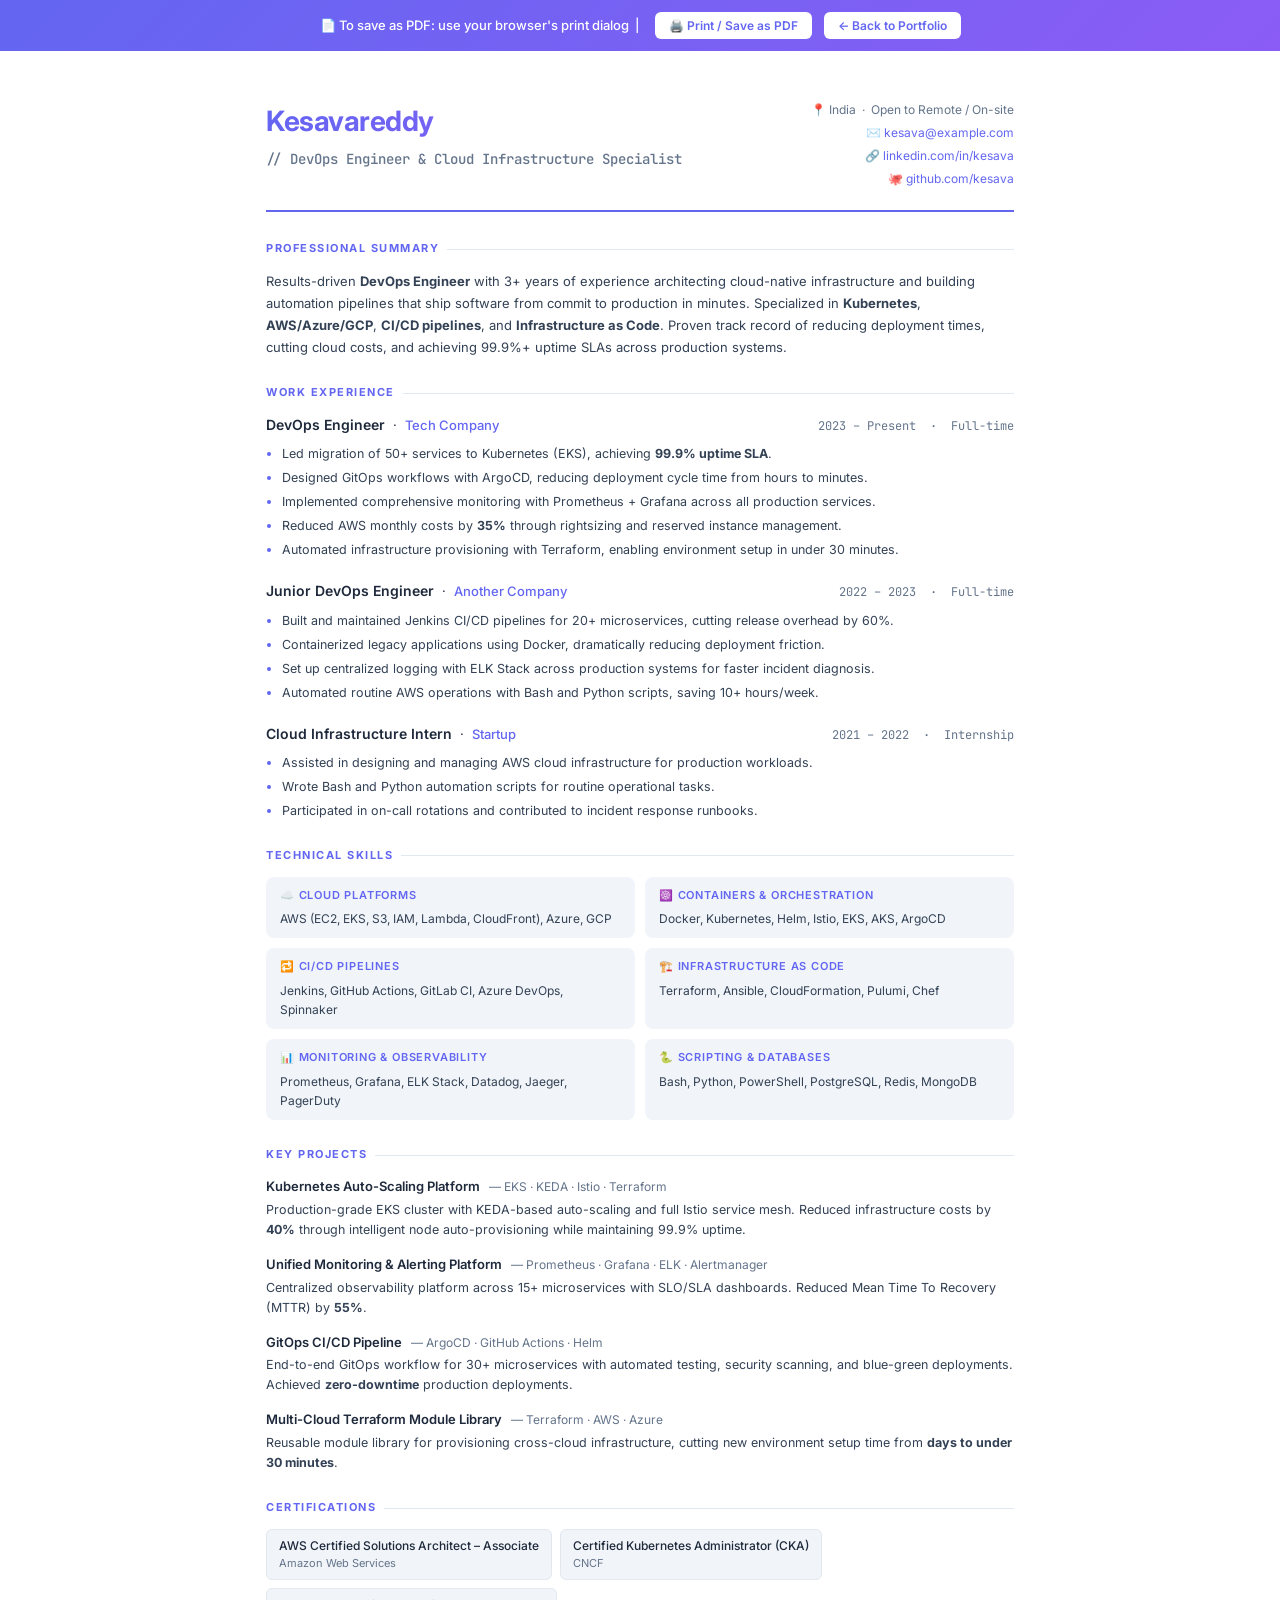
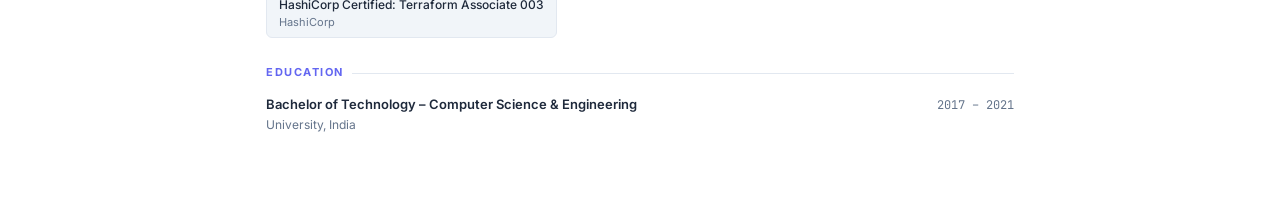
==== resume.html @ ea5b29a2 "Add resume page, fix mobile responsiveness for hero section" ====
<!DOCTYPE html>
<html lang="en">
<head>
  <meta charset="UTF-8" />
  <meta name="viewport" content="width=device-width, initial-scale=1.0" />
  <title>Kesavareddy – DevOps Engineer Resume</title>
  <link href="https://fonts.googleapis.com/css2?family=Inter:wght@300;400;500;600;700&family=JetBrains+Mono:wght@400;500&display=swap" rel="stylesheet" />
  <style>
    *, *::before, *::after { box-sizing: border-box; margin: 0; padding: 0; }

    :root {
      --accent: #6366f1;
      --accent2: #8b5cf6;
      --text: #1e293b;
      --muted: #64748b;
      --border: #e2e8f0;
      --bg: #ffffff;
      --tag-bg: #f1f5f9;
    }

    body {
      font-family: 'Inter', sans-serif;
      color: var(--text);
      background: var(--bg);
      font-size: 13px;
      line-height: 1.6;
    }

    /* ── Page wrapper ── */
    .page {
      max-width: 860px;
      margin: 0 auto;
      padding: 48px 56px;
    }

    /* ── Header ── */
    .header {
      display: flex;
      justify-content: space-between;
      align-items: flex-start;
      gap: 24px;
      border-bottom: 2px solid var(--accent);
      padding-bottom: 20px;
      margin-bottom: 28px;
    }

    .header-left h1 {
      font-size: 28px;
      font-weight: 700;
      letter-spacing: -0.5px;
      background: linear-gradient(135deg, var(--accent), var(--accent2));
      -webkit-background-clip: text;
      -webkit-text-fill-color: transparent;
      background-clip: text;
    }

    .header-left .role {
      font-size: 14px;
      font-weight: 500;
      color: var(--muted);
      margin-top: 4px;
      font-family: 'JetBrains Mono', monospace;
    }

    .header-right {
      text-align: right;
      font-size: 12px;
      color: var(--muted);
      line-height: 1.9;
    }

    .header-right a {
      color: var(--accent);
      text-decoration: none;
    }

    /* ── Sections ── */
    .section {
      margin-bottom: 26px;
    }

    .section-title {
      font-size: 11px;
      font-weight: 700;
      letter-spacing: 1.5px;
      text-transform: uppercase;
      color: var(--accent);
      margin-bottom: 12px;
      display: flex;
      align-items: center;
      gap: 8px;
    }

    .section-title::after {
      content: '';
      flex: 1;
      height: 1px;
      background: var(--border);
    }

    /* ── Summary ── */
    .summary p {
      color: #334155;
      font-size: 13px;
      line-height: 1.7;
    }

    /* ── Experience ── */
    .exp-item {
      margin-bottom: 20px;
    }

    .exp-header {
      display: flex;
      justify-content: space-between;
      align-items: baseline;
      gap: 12px;
      flex-wrap: wrap;
    }

    .exp-role {
      font-size: 14px;
      font-weight: 600;
      color: var(--text);
    }

    .exp-company {
      font-weight: 500;
      color: var(--accent);
    }

    .exp-period {
      font-size: 12px;
      color: var(--muted);
      font-family: 'JetBrains Mono', monospace;
      white-space: nowrap;
    }

    .exp-item ul {
      margin-top: 8px;
      padding-left: 16px;
    }

    .exp-item ul li {
      font-size: 12.5px;
      color: #334155;
      margin-bottom: 4px;
    }

    .exp-item ul li::marker {
      color: var(--accent);
    }

    /* ── Skills ── */
    .skills-grid {
      display: grid;
      grid-template-columns: repeat(2, 1fr);
      gap: 10px;
    }

    .skill-group {
      background: var(--tag-bg);
      border-radius: 8px;
      padding: 10px 14px;
    }

    .skill-group-name {
      font-size: 11px;
      font-weight: 600;
      color: var(--accent);
      text-transform: uppercase;
      letter-spacing: 0.8px;
      margin-bottom: 5px;
    }

    .skill-group p {
      font-size: 12px;
      color: #334155;
    }

    /* ── Projects ── */
    .project-item {
      margin-bottom: 14px;
    }

    .project-name {
      font-size: 13px;
      font-weight: 600;
      color: var(--text);
    }

    .project-name span {
      font-weight: 400;
      color: var(--muted);
      font-size: 12px;
      margin-left: 6px;
    }

    .project-desc {
      font-size: 12.5px;
      color: #334155;
      margin-top: 3px;
    }

    /* ── Certifications ── */
    .cert-list {
      display: flex;
      flex-wrap: wrap;
      gap: 8px;
    }

    .cert-badge {
      background: var(--tag-bg);
      border: 1px solid var(--border);
      border-radius: 6px;
      padding: 6px 12px;
      font-size: 12px;
      font-weight: 500;
      color: var(--text);
    }

    .cert-badge .issuer {
      color: var(--muted);
      font-weight: 400;
      font-size: 11px;
      display: block;
    }

    /* ── Education ── */
    .edu-item {
      display: flex;
      justify-content: space-between;
      align-items: baseline;
      flex-wrap: wrap;
      gap: 4px;
    }

    .edu-deg {
      font-weight: 600;
      font-size: 13px;
    }

    .edu-school {
      color: var(--muted);
      font-size: 12px;
    }

    .edu-year {
      font-size: 12px;
      color: var(--muted);
      font-family: 'JetBrains Mono', monospace;
    }

    /* ── Print styles ── */
    @media (max-width: 600px) {
      .page { padding: 32px 20px; }
      .header { flex-direction: column; gap: 12px; }
      .header-right { text-align: left; }
      .skills-grid { grid-template-columns: 1fr; }
      .cert-list { flex-direction: column; }
      .exp-header { flex-direction: column; gap: 2px; }
    }

    @media print {
      body { font-size: 12px; }
      .page { padding: 32px 40px; max-width: 100%; }
      a { color: var(--accent) !important; text-decoration: none; }
    }

    /* ── Download bar (screen only) ── */
    .download-bar {
      background: linear-gradient(135deg, #6366f1, #8b5cf6);
      color: #fff;
      text-align: center;
      padding: 12px;
      font-size: 13px;
      font-weight: 500;
      position: sticky;
      top: 0;
      z-index: 100;
      display: flex;
      align-items: center;
      justify-content: center;
      gap: 12px;
    }

    .download-bar a {
      background: #fff;
      color: #6366f1;
      border-radius: 6px;
      padding: 4px 14px;
      font-weight: 600;
      text-decoration: none;
      font-size: 12px;
      transition: opacity 0.2s;
    }

    .download-bar a:hover { opacity: 0.85; }

    @media print {
      .download-bar { display: none; }
    }
  </style>
</head>
<body>

  <!-- Download bar (visible on screen, hidden when printing) -->
  <div class="download-bar">
    📄 To save as PDF: use your browser's print dialog &nbsp;|&nbsp;
    <a href="javascript:window.print()">🖨️ Print / Save as PDF</a>
    <a href="index.html">← Back to Portfolio</a>
  </div>

  <div class="page">

    <!-- ══ HEADER ══ -->
    <header class="header">
      <div class="header-left">
        <h1>Kesavareddy</h1>
        <p class="role">// DevOps Engineer &amp; Cloud Infrastructure Specialist</p>
      </div>
      <div class="header-right">
        <div>📍 India &nbsp;·&nbsp; Open to Remote / On-site</div>
        <div>✉️ <a href="mailto:kesava@example.com">kesava@example.com</a></div>
        <div>🔗 <a href="https://linkedin.com/in/kesava" target="_blank">linkedin.com/in/kesava</a></div>
        <div>🐙 <a href="https://github.com/kesava" target="_blank">github.com/kesava</a></div>
      </div>
    </header>

    <!-- ══ SUMMARY ══ -->
    <section class="section summary">
      <h2 class="section-title">Professional Summary</h2>
      <p>
        Results-driven <strong>DevOps Engineer</strong> with 3+ years of experience architecting cloud-native infrastructure
        and building automation pipelines that ship software from commit to production in minutes.
        Specialized in <strong>Kubernetes</strong>, <strong>AWS/Azure/GCP</strong>, <strong>CI/CD pipelines</strong>,
        and <strong>Infrastructure as Code</strong>. Proven track record of reducing deployment times,
        cutting cloud costs, and achieving 99.9%+ uptime SLAs across production systems.
      </p>
    </section>

    <!-- ══ EXPERIENCE ══ -->
    <section class="section">
      <h2 class="section-title">Work Experience</h2>

      <div class="exp-item">
        <div class="exp-header">
          <div>
            <span class="exp-role">DevOps Engineer</span> &nbsp;·&nbsp;
            <span class="exp-company">Tech Company</span>
          </div>
          <span class="exp-period">2023 – Present &nbsp;·&nbsp; Full-time</span>
        </div>
        <ul>
          <li>Led migration of 50+ services to Kubernetes (EKS), achieving <strong>99.9% uptime SLA</strong>.</li>
          <li>Designed GitOps workflows with ArgoCD, reducing deployment cycle time from hours to minutes.</li>
          <li>Implemented comprehensive monitoring with Prometheus + Grafana across all production services.</li>
          <li>Reduced AWS monthly costs by <strong>35%</strong> through rightsizing and reserved instance management.</li>
          <li>Automated infrastructure provisioning with Terraform, enabling environment setup in under 30 minutes.</li>
        </ul>
      </div>

      <div class="exp-item">
        <div class="exp-header">
          <div>
            <span class="exp-role">Junior DevOps Engineer</span> &nbsp;·&nbsp;
            <span class="exp-company">Another Company</span>
          </div>
          <span class="exp-period">2022 – 2023 &nbsp;·&nbsp; Full-time</span>
        </div>
        <ul>
          <li>Built and maintained Jenkins CI/CD pipelines for 20+ microservices, cutting release overhead by 60%.</li>
          <li>Containerized legacy applications using Docker, dramatically reducing deployment friction.</li>
          <li>Set up centralized logging with ELK Stack across production systems for faster incident diagnosis.</li>
          <li>Automated routine AWS operations with Bash and Python scripts, saving 10+ hours/week.</li>
        </ul>
      </div>

      <div class="exp-item">
        <div class="exp-header">
          <div>
            <span class="exp-role">Cloud Infrastructure Intern</span> &nbsp;·&nbsp;
            <span class="exp-company">Startup</span>
          </div>
          <span class="exp-period">2021 – 2022 &nbsp;·&nbsp; Internship</span>
        </div>
        <ul>
          <li>Assisted in designing and managing AWS cloud infrastructure for production workloads.</li>
          <li>Wrote Bash and Python automation scripts for routine operational tasks.</li>
          <li>Participated in on-call rotations and contributed to incident response runbooks.</li>
        </ul>
      </div>
    </section>

    <!-- ══ SKILLS ══ -->
    <section class="section">
      <h2 class="section-title">Technical Skills</h2>
      <div class="skills-grid">
        <div class="skill-group">
          <div class="skill-group-name">☁️ Cloud Platforms</div>
          <p>AWS (EC2, EKS, S3, IAM, Lambda, CloudFront), Azure, GCP</p>
        </div>
        <div class="skill-group">
          <div class="skill-group-name">☸️ Containers &amp; Orchestration</div>
          <p>Docker, Kubernetes, Helm, Istio, EKS, AKS, ArgoCD</p>
        </div>
        <div class="skill-group">
          <div class="skill-group-name">🔁 CI/CD Pipelines</div>
          <p>Jenkins, GitHub Actions, GitLab CI, Azure DevOps, Spinnaker</p>
        </div>
        <div class="skill-group">
          <div class="skill-group-name">🏗️ Infrastructure as Code</div>
          <p>Terraform, Ansible, CloudFormation, Pulumi, Chef</p>
        </div>
        <div class="skill-group">
          <div class="skill-group-name">📊 Monitoring &amp; Observability</div>
          <p>Prometheus, Grafana, ELK Stack, Datadog, Jaeger, PagerDuty</p>
        </div>
        <div class="skill-group">
          <div class="skill-group-name">🐍 Scripting &amp; Databases</div>
          <p>Bash, Python, PowerShell, PostgreSQL, Redis, MongoDB</p>
        </div>
      </div>
    </section>

    <!-- ══ KEY PROJECTS ══ -->
    <section class="section">
      <h2 class="section-title">Key Projects</h2>

      <div class="project-item">
        <div class="project-name">Kubernetes Auto-Scaling Platform <span>— EKS · KEDA · Istio · Terraform</span></div>
        <p class="project-desc">Production-grade EKS cluster with KEDA-based auto-scaling and full Istio service mesh. Reduced infrastructure costs by <strong>40%</strong> through intelligent node auto-provisioning while maintaining 99.9% uptime.</p>
      </div>

      <div class="project-item">
        <div class="project-name">Unified Monitoring &amp; Alerting Platform <span>— Prometheus · Grafana · ELK · Alertmanager</span></div>
        <p class="project-desc">Centralized observability platform across 15+ microservices with SLO/SLA dashboards. Reduced Mean Time To Recovery (MTTR) by <strong>55%</strong>.</p>
      </div>

      <div class="project-item">
        <div class="project-name">GitOps CI/CD Pipeline <span>— ArgoCD · GitHub Actions · Helm</span></div>
        <p class="project-desc">End-to-end GitOps workflow for 30+ microservices with automated testing, security scanning, and blue-green deployments. Achieved <strong>zero-downtime</strong> production deployments.</p>
      </div>

      <div class="project-item">
        <div class="project-name">Multi-Cloud Terraform Module Library <span>— Terraform · AWS · Azure</span></div>
        <p class="project-desc">Reusable module library for provisioning cross-cloud infrastructure, cutting new environment setup time from <strong>days to under 30 minutes</strong>.</p>
      </div>
    </section>

    <!-- ══ CERTIFICATIONS ══ -->
    <section class="section">
      <h2 class="section-title">Certifications</h2>
      <div class="cert-list">
        <div class="cert-badge">
          AWS Certified Solutions Architect – Associate
          <span class="issuer">Amazon Web Services</span>
        </div>
        <div class="cert-badge">
          Certified Kubernetes Administrator (CKA)
          <span class="issuer">CNCF</span>
        </div>
        <div class="cert-badge">
          HashiCorp Certified: Terraform Associate 003
          <span class="issuer">HashiCorp</span>
        </div>
      </div>
    </section>

    <!-- ══ EDUCATION ══ -->
    <section class="section">
      <h2 class="section-title">Education</h2>
      <div class="edu-item">
        <div>
          <div class="edu-deg">Bachelor of Technology – Computer Science &amp; Engineering</div>
          <div class="edu-school">University, India</div>
        </div>
        <span class="edu-year">2017 – 2021</span>
      </div>
    </section>

  </div><!-- /page -->
</body>
</html>
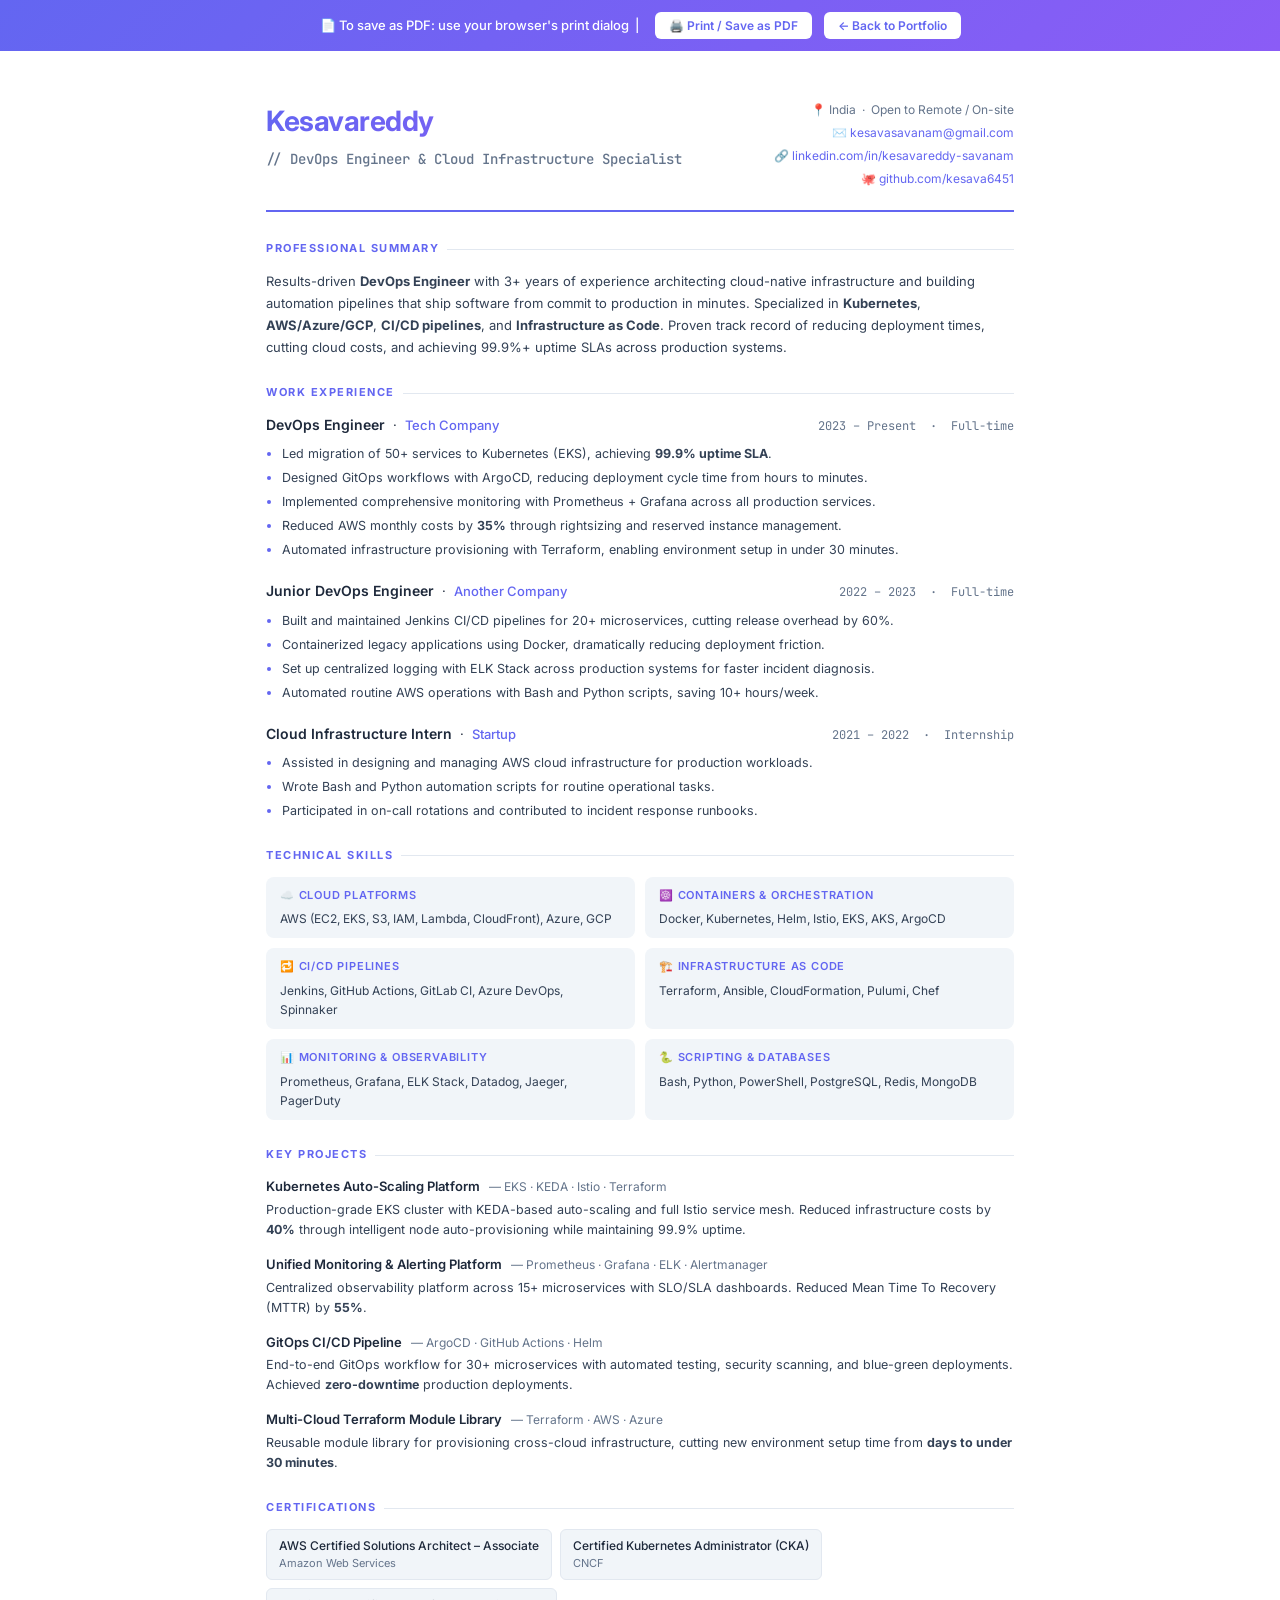
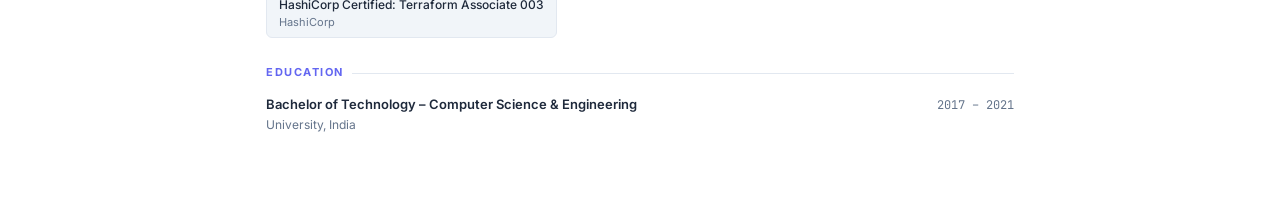
==== commit ef57cfb3: "Update contact info and clean profile README" ====
--- a/resume.html
+++ b/resume.html
@@ -321,9 +321,9 @@
       </div>
       <div class="header-right">
         <div>📍 India &nbsp;·&nbsp; Open to Remote / On-site</div>
-        <div>✉️ <a href="mailto:kesava@example.com">kesava@example.com</a></div>
-        <div>🔗 <a href="https://linkedin.com/in/kesava" target="_blank">linkedin.com/in/kesava</a></div>
-        <div>🐙 <a href="https://github.com/kesava" target="_blank">github.com/kesava</a></div>
+        <div>✉️ <a href="mailto:kesavasavanam@gmail.com">kesavasavanam@gmail.com</a></div>
+        <div>🔗 <a href="https://www.linkedin.com/in/kesavareddy-savanam-b334563a6/" target="_blank">linkedin.com/in/kesavareddy-savanam</a></div>
+        <div>🐙 <a href="https://github.com/kesava6451" target="_blank">github.com/kesava6451</a></div>
       </div>
     </header>
 
